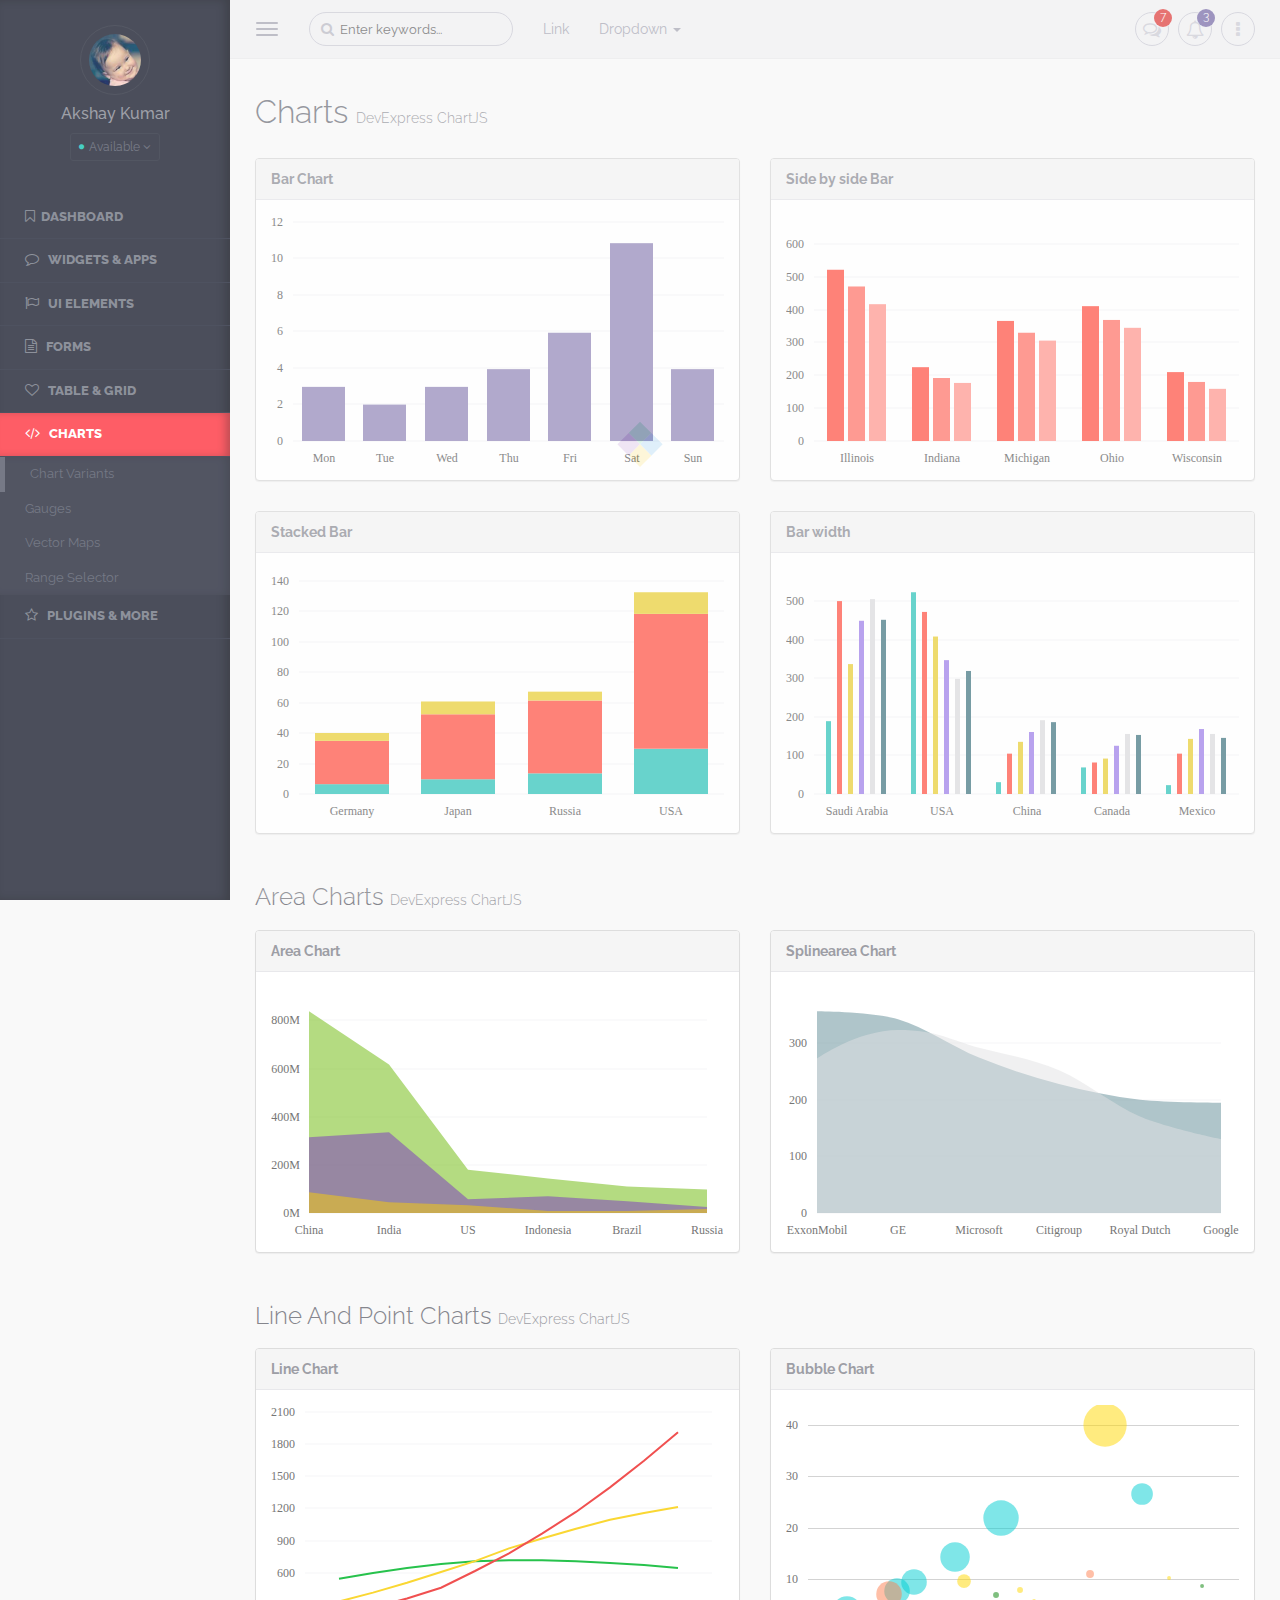
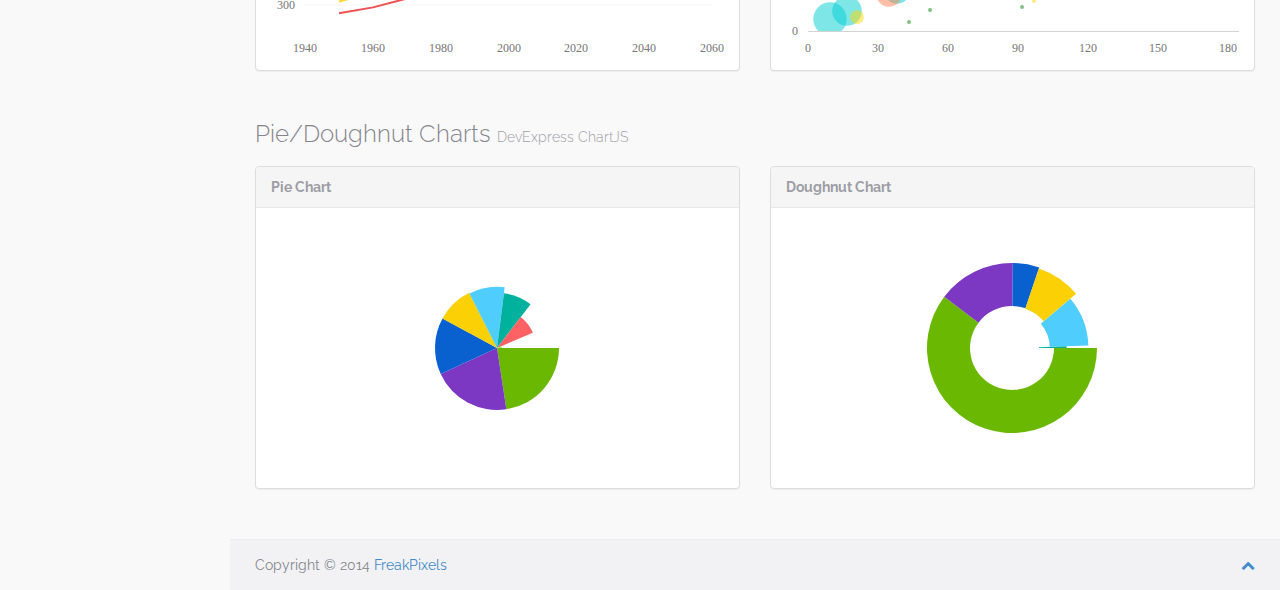
==== chart-variants.html @ 5096b5c8 "New Dashboard" ====
<!DOCTYPE html>
<html lang="en">

<head>
  
    <meta charset="utf-8">
    <meta http-equiv="X-UA-Compatible" content="IE=edge">
    <meta name="viewport" content="width=device-width, initial-scale=1">

	<title>Brio Web App - Bootstrap Admin Template + AngularJS</title>

	<meta name="description" content="">
	<meta name="author" content="Akshay Kumar">

	<!-- Bootstrap core CSS -->
	<link rel="stylesheet" href="assets/css/bootstrap/bootstrap.css" /> 
    
    <!-- Fonts  -->
    <link href='http://fonts.googleapis.com/css?family=Raleway:400,500,600,700,300' rel='stylesheet' type='text/css'>
    
    <!-- Base Styling  -->
    <link rel="stylesheet" href="assets/css/app/app.v1.css" />

	<!-- HTML5 Shim and Respond.js IE8 support of HTML5 elements and media queries -->
    <!-- WARNING: Respond.js doesn't work if you view the page via file:// -->
    <!--[if lt IE 9]>
      <script src="https://oss.maxcdn.com/libs/html5shiv/3.7.0/html5shiv.js"></script>
      <script src="https://oss.maxcdn.com/libs/respond.js/1.4.2/respond.min.js"></script>
    <![endif]-->

</head>
<body>

	<!-- Preloader -->
    <div class="loading-container">
      <div class="loading">
        <div class="l1">
          <div></div>
        </div>
        <div class="l2">
          <div></div>
        </div>
        <div class="l3">
          <div></div>
        </div>
        <div class="l4">
          <div></div>
        </div>
      </div>
    </div>
    <!-- Preloader -->	
    
	<aside class="left-panel">
    		
            <div class="user text-center">
                  <img src="assets/images/avtar/user.png" class="img-circle" alt="...">
                  <h4 class="user-name">Akshay Kumar</h4>
                  
                  <div class="dropdown user-login">
                  <button class="btn btn-xs dropdown-toggle btn-rounded" type="button" data-toggle="dropdown" aria-expanded="true">
                    <i class="fa fa-circle status-icon available"></i> Available <i class="fa fa-angle-down"></i>
                  </button>
                  <ul class="dropdown-menu" role="menu" aria-labelledby="dropdownMenu1">
                    <li role="presentation"><a role="menuitem" href="#"><i class="fa fa-circle status-icon busy"></i> Busy</a></li>
                    <li role="presentation"><a role="menuitem" href="#"><i class="fa fa-circle status-icon invisibled"></i> Invisible</a></li>
                    <li role="presentation"><a role="menuitem" href="#"><i class="fa fa-circle status-icon signout"></i> Sign out</a></li>
                  </ul>
                  </div>	 
            </div>
            
            
            
            <nav class="navigation">
            	<ul class="list-unstyled">
                	<li><a href="index.html"><i class="fa fa-bookmark-o"></i><span class="nav-label">Dashboard</span></a></li>
                    <li class="has-submenu"><a href="#"><i class="fa fa-comment-o"></i> <span class="nav-label">Widgets &amp; Apps</span></a>
                    	<ul class="list-unstyled">
                        	<li><a href="email.html">Email</a></li>
                            <li><a href="timeline.html">Timeline</a></li>
                            <li><a href="calendar.html">Calendar</a></li>
                            <li><a href="notes.html">Notes</a></li>
                            <li><a href="file-browser.html">File Browser</a></li>
                        </ul>
                    </li>
                    <li class="has-submenu"><a href="#"><i class="fa fa-flag-o"></i> <span class="nav-label">UI Elements</span></a>
                    	<ul class="list-unstyled">
                        	<li><a href="uielements-general.html">General Elements</a></li>
                            <li><a href="buttons.html">Buttons</a></li>
                            <li><a href="icons.html">Icons</a></li>
                            <li><a href="typography.html">Typography</a></li>
                            <li><a href="grid.html">Grid</a></li>
                            <li><a href="panels.html">Panels</a></li>
                        </ul>
                    </li>
                    <li class="has-submenu"><a href="#"><i class="fa fa-file-text-o"></i> <span class="nav-label">Forms</span></a>
                    	<ul class="list-unstyled">
                        	<li><a href="forms-element.html">General Elements</a></li>
                            <li><a href="forms-validation.html">Form Validation</a></li>
                            <li><a href="wysihtml.html">Wysihtml</a></li>
                            <li><a href="file-upload.html">File Upload</a></li>
                            <li><a href="image-crop.html">Image Crop</a></li>
                        </ul>
                    </li>
                    <li class="has-submenu"><a href="#"><i class="fa fa-heart-o"></i> <span class="nav-label">Table &amp; Grid</span></a>
                    	<ul class="list-unstyled">
                        	<li><a href="basic-tables.html">Basic Tables</a></li>
                            <li><a href="data-tables.html">Data Table</a></li>
                        </ul>
                    </li>
                    <li class="has-submenu active"><a href="#"><i class="fa fa-code"></i> <span class="nav-label">Charts</span></a>
                    	<ul class="list-unstyled">
                        	<li class="active"><a href="chart-variants.html">Chart Variants</a></li>
                            <li><a href="gauges.html">Gauges</a></li>
                            <li><a href="vector-maps.html">Vector Maps</a></li>
                            <li><a href="range-selector.html">Range Selector</a></li>
                        </ul>
                    </li>
                    <li class="has-submenu"><a href="#"><i class="fa fa-star-o"></i> <span class="nav-label">Plugins &amp; More</span></a>
                    	<ul class="list-unstyled">
                        	<li><a href="404.html">404 Page</a></li>
                        	<li><a href="invoice.html">Invoice</a></li>
                            <li><a href="elfinder.html">File Manager</a></li>
                            <li><a href="google-maps.html">Google Maps</a></li>
                            <li><a href="signin.html">Signin</a></li>
                            <li><a href="signup.html">Signup</a></li>
                            <li><a href="search.html">Search</a></li>
                            <li><a href="full-screen.html">Full Screen</a></li>
                            <li><a href="blank.html">Blank Page</a></li>
                            
                        </ul>
                    </li>
                </ul>
            </nav>
            
    </aside>
    
    <section class="content">
    	
        <header class="top-head container-fluid">
            <button type="button" class="navbar-toggle pull-left">
                <span class="sr-only">Toggle navigation</span>
                <span class="icon-bar"></span>
                <span class="icon-bar"></span>
                <span class="icon-bar"></span>
            </button>
            
            <form role="search" class="navbar-left app-search pull-left hidden-xs">
              <input type="text" placeholder="Enter keywords..." class="form-control form-control-circle">
         	</form>
            
            <nav class=" navbar-default hidden-xs" role="navigation">
                <ul class="nav navbar-nav">
                <li><a href="#">Link</a></li>
                <li class="dropdown">
                  <a data-toggle="dropdown" class="dropdown-toggle" href="#">Dropdown <span class="caret"></span></a>
                  <ul role="menu" class="dropdown-menu">
                    <li><a href="#">Action</a></li>
                    <li><a href="#">Another action</a></li>
                    <li><a href="#">Something else here</a></li>
                    <li class="divider"></li>
                    <li><a href="#">Separated link</a></li>
                    <li class="divider"></li>
                    <li><a href="#">One more separated link</a></li>
                  </ul>
                </li>
              </ul>
            </nav>
            
            <ul class="nav-toolbar">
            	<li class="dropdown"><a href="#" data-toggle="dropdown"><i class="fa fa-comments-o"></i> <span class="badge bg-warning">7</span></a>
                	<div class="dropdown-menu md arrow pull-right panel panel-default arrow-top-right messages-dropdown">
                        <div class="panel-heading">
                      	Messages
                        </div>
                        
                        <div class="list-group">
                            
                            <a href="#" class="list-group-item">
                            <div class="media">
                              <div class="user-status busy pull-left">
                              <img class="media-object img-circle pull-left" src="assets/images/avtar/user2.png" alt="user#1" width="40">
                              </div>
                              <div class="media-body">
                                <h5 class="media-heading">Lorem ipsum dolor sit consect....</h5>
                                <small class="text-muted">23 Sec ago</small>
                              </div>
                            </div>
                            </a>
                            <a href="#" class="list-group-item">
                            <div class="media">
                              <div class="user-status offline pull-left">
                              <img class="media-object img-circle pull-left" src="assets/images/avtar/user3.png" alt="user#1" width="40">
                              </div>
                              <div class="media-body">
                                <h5 class="media-heading">Nunc elementum, enim vitae</h5>
                                <small class="text-muted">23 Sec ago</small>
                              </div>
                            </div>
                            </a>
                            <a href="#" class="list-group-item">
                            <div class="media">
                              <div class="user-status invisibled pull-left">
                              <img class="media-object img-circle pull-left" src="assets/images/avtar/user4.png" alt="user#1" width="40">
                              </div>
                              <div class="media-body">
                                <h5 class="media-heading">Praesent lacinia, arcu eget</h5>
                                <small class="text-muted">23 Sec ago</small>
                              </div>
                            </div>
                            </a>
                            <a href="#" class="list-group-item">
                            <div class="media">
                              <div class="user-status online pull-left">
                              <img class="media-object img-circle pull-left" src="assets/images/avtar/user5.png" alt="user#1" width="40">
                              </div>
                              <div class="media-body">
                                <h5 class="media-heading">In mollis blandit tempor.</h5>
                                <small class="text-muted">23 Sec ago</small>
                              </div>
                            </div>
                            </a>
                            
                            <a href="#" class="btn btn-info btn-flat btn-block">View All Messages</a>

                        </div>
                        
                    </div>
                </li>
                <li class="dropdown"><a href="#" data-toggle="dropdown"><i class="fa fa-bell-o"></i><span class="badge">3</span></a>
                	<div class="dropdown-menu arrow pull-right md panel panel-default arrow-top-right notifications">
                        <div class="panel-heading">
                      	Notification
                        </div>
                        
                        <div class="list-group">
                            
                            <a href="#" class="list-group-item">
                            <p>Installing App v1.2.1<small class="pull-right text-muted">45% Done</small></p>
                            <div class="progress progress-xs no-margn progress-striped active">
                              <div class="progress-bar"  role="progressbar" aria-valuenow="45" aria-valuemin="0" aria-valuemax="100" style="width: 45%">
                                <span class="sr-only">45% Complete</span>
                              </div>
                            </div>
                            </a>
                            
                            <a href="#" class="list-group-item">
                            Fusce dapibus molestie tincidunt. Quisque facilisis libero eget justo iaculis
                            </a>
                            
                            <a href="#" class="list-group-item">
                            <p>Server Status</p>
                            <div class="progress progress-xs no-margn">
                              <div class="progress-bar progress-bar-success" style="width: 35%">
                                <span class="sr-only">35% Complete (success)</span>
                              </div>
                              <div class="progress-bar progress-bar-warning" style="width: 20%">
                                <span class="sr-only">20% Complete (warning)</span>
                              </div>
                              <div class="progress-bar progress-bar-danger" style="width: 10%">
                                <span class="sr-only">10% Complete (danger)</span>
                              </div>
                            </div>
                            </a>
                            
                            
                            
                            <a href="#" class="list-group-item">
                            <div class="media">
                              <span class="label label-danger media-object img-circle pull-left">Danger</span>
                              <div class="media-body">
                                <h5 class="media-heading">Lorem ipsum dolor sit consect..</h5>
                              </div>
                            </div>
                            </a>
                            
                            
                            <a href="#" class="list-group-item">
                            <p>Server Status</p>
                            <div class="progress progress-xs no-margn">
                              <div style="width: 60%" aria-valuemax="100" aria-valuemin="0" aria-valuenow="60" role="progressbar" class="progress-bar progress-bar-info">
                                <span class="sr-only">60% Complete (warning)</span>
                              </div>
                            </div>
    						</a>
                            

                        </div>
                        
                    </div>
                </li>
                <li class="dropdown"><a href="#" data-toggle="dropdown"><i class="fa fa-ellipsis-v"></i></a>
                	<div class="dropdown-menu lg pull-right arrow panel panel-default arrow-top-right">
                    	<div class="panel-heading">
                        	More Apps
                        </div>
                        <div class="panel-body text-center">
                        	<div class="row">
                            	<div class="col-xs-6 col-sm-4"><a href="#" class="text-green"><span class="h2"><i class="fa fa-envelope-o"></i></span><p class="text-gray no-margn">Messages</p></a></div>
                                <div class="col-xs-6 col-sm-4"><a href="#" class="text-purple"><span class="h2"><i class="fa fa-calendar-o"></i></span><p class="text-gray no-margn">Events</p></a></div>
                                
                                <div class="col-xs-12 visible-xs-block"><hr></div>
                                
                                <div class="col-xs-6 col-sm-4"><a href="#" class="text-red"><span class="h2"><i class="fa fa-comments-o"></i></span><p class="text-gray no-margn">Chatting</p></a></div>
                                
                                <div class="col-lg-12 col-md-12 col-sm-12  hidden-xs"><hr></div>
                            
                            	<div class="col-xs-6 col-sm-4"><a href="#" class="text-yellow"><span class="h2"><i class="fa fa-folder-open-o"></i></span><p class="text-gray">Folders</p></a></div>
                                
                                <div class="col-xs-12 visible-xs-block"><hr></div>
                                
                                <div class="col-xs-6 col-sm-4"><a href="#" class="text-primary"><span class="h2"><i class="fa fa-flag-o"></i></span><p class="text-gray">Task</p></a></div>
                                <div class="col-xs-6 col-sm-4"><a href="#" class="text-info"><span class="h2"><i class="fa fa-star-o"></i></span><p class="text-gray">Favorites</p></a></div>
                            </div>
                        </div>
                    </div>
                </li>
            </ul>
        </header>
        <!-- Header Ends -->
        
        
        <div class="warper container-fluid">
        	
            <div class="page-header"><h1>Charts <small>DevExpress ChartJS</small></h1></div>
            
            
            <div class="row">
            
            	<div class="col-md-6">
                	<div class="panel panel-default">
                        <div class="panel-heading">Bar Chart</div>
                        <div class="panel-body">
                        	<div id="bar-chart" style="height:250px;"></div>
                        </div>
                    </div>
                </div>
                
                <div class="col-md-6">
                	<div class="panel panel-default">
                        <div class="panel-heading">Side by side Bar</div>
                        <div class="panel-body">
                        	<div id="side-by-side-bar" style="height:250px;"></div>
                        </div>
                    </div>
                </div>
                
            
            </div>
            
            
            
            
            <div class="row">
            
            	
            
            	<div class="col-md-6">
                	<div class="panel panel-default">
                        <div class="panel-heading">Stacked Bar</div>
                        <div class="panel-body">
                        	<div id="stacked-bar" style="height:250px;"></div>
                        </div>
                    </div>
                </div>
                
                
                <div class="col-md-6">
                	<div class="panel panel-default">
                        <div class="panel-heading">Bar width</div>
                        <div class="panel-body">
                        	<div id="barwidth-bar" style="height:250px;"></div>
                        </div>
                    </div>
                </div>
                
            
            </div>
            
            
            
            
            <div class="page-header"><h3>Area Charts <small>DevExpress ChartJS</small></h3></div>
            
            
            <div class="row">

            	<div class="col-md-6">
                	<div class="panel panel-default">
                        <div class="panel-heading">Area Chart</div>
                        <div class="panel-body">
                        	<div id="area-chart" style="height:250px;"></div>
                        </div>
                    </div>
                </div>
                
                
                <div class="col-md-6">
                	<div class="panel panel-default">
                        <div class="panel-heading">Splinearea Chart</div>
                        <div class="panel-body">
                        	<div id="splinearea-chart" style="height:250px;"></div>
                        </div>
                    </div>
                </div>
                
            
            </div>
            
            
            
            
            <div class="page-header"><h3>Line And Point Charts <small>DevExpress ChartJS</small></h3></div>
            
            
            <div class="row">

            	<div class="col-md-6">
                	<div class="panel panel-default">
                        <div class="panel-heading">Line Chart</div>
                        <div class="panel-body">
                        	<div id="line-chart" style="height:250px;"></div>
                        </div>
                    </div>
                </div>
                
                
                <div class="col-md-6">
                	<div class="panel panel-default">
                        <div class="panel-heading">Bubble Chart</div>
                        <div class="panel-body">
                        	<div id="bubble-chart" style="height:250px;"></div>
                        </div>
                    </div>
                </div>
                
            
            </div>
            
            
            
            <div class="page-header"><h3>Pie/Doughnut Charts <small>DevExpress ChartJS</small></h3></div>
            
            
            <div class="row">

            	<div class="col-md-6">
                	<div class="panel panel-default">
                        <div class="panel-heading">Pie Chart</div>
                        <div class="panel-body">
                        	<div id="pie-chart" style="height:250px;"></div>
                        </div>
                    </div>
                </div>
                
                
                <div class="col-md-6">
                	<div class="panel panel-default">
                        <div class="panel-heading">Doughnut Chart</div>
                        <div class="panel-body">
                        	<div id="doughnut-chart" style="height:250px;"></div>
                        </div>
                    </div>
                </div>
                
            
            </div>
            
            
            
            
            
            
        </div>
        <!-- Warper Ends Here (working area) -->
        
        
        <footer class="container-fluid footer">
        	Copyright &copy; 2014 <a href="http://freakpixels.com/" target="_blank">FreakPixels</a>
            <a href="#" class="pull-right scrollToTop"><i class="fa fa-chevron-up"></i></a>
        </footer>
        
    
    </section>
    <!-- Content Block Ends Here (right box)-->
    
    
    
    <!-- JQuery v1.9.1 -->
	<script src="assets/js/jquery/jquery-1.9.1.min.js" type="text/javascript"></script>
    <script src="assets/js/plugins/underscore/underscore-min.js"></script>
    <!-- Bootstrap -->
    <script src="assets/js/bootstrap/bootstrap.min.js"></script>
    
    <!-- Globalize -->
    <script src="assets/js/globalize/globalize.min.js"></script>
    
    <!-- NanoScroll -->
    <script src="assets/js/plugins/nicescroll/jquery.nicescroll.min.js"></script>
    
	<!-- Chart JS -->
    <script src="assets/js/plugins/DevExpressChartJS/dx.chartjs.js"></script>
   	<!-- For Demo Charts -->
    <script src="assets/js/plugins/DevExpressChartJS/demo-charts.js"></script>
    
    
    <!-- Custom JQuery -->
	<script src="assets/js/app/custom.js" type="text/javascript"></script>
    

    
	<script>
    (function(i,s,o,g,r,a,m){i['GoogleAnalyticsObject']=r;i[r]=i[r]||function(){
    (i[r].q=i[r].q||[]).push(arguments)},i[r].l=1*new Date();a=s.createElement(o),
    m=s.getElementsByTagName(o)[0];a.async=1;a.src=g;m.parentNode.insertBefore(a,m)
    })(window,document,'script','//www.google-analytics.com/analytics.js','ga');
    
    ga('create', 'UA-56821827-1', 'auto');
    ga('send', 'pageview');
    
    </script>
</body>
</html>
---- assets/css/app/app.v1.css ----
@import url('../fontawesome/font-awesome.css'); /*Icons Fonts*/

body{
	background-color:#f9f9f9;
	color:#85868d;
	font-family: 'Raleway', sans-serif;
	position:relative;}

body, html{
	overflow-x:hidden;}

strong, b{
	font-weight:700;}


.transit{
	transition: all 0.5s;
	-moz-transition: all 0.5s; 
	-webkit-transition: all 0.5s; 
	-o-transition: all 0.5s;}


a:focus{
	outline:none;}

a:hover{
	text-decoration:none;}





/*****************************
Loader
*****************************/

.loading-container {
  position:fixed;
  background-color:#f9f9f9;
  z-index:9;
  top: 0;
  left: 0;
  height:100%;
  width:100%;
  cursor:wait;
}

.loading {
  width: 40px;
  height: 40px;
  position: absolute;
  top: 0;
  left: 0;
  bottom:0;
  right:0;
  margin:auto;
  transform: rotate(45deg);  
}

.loading div {
  width: 16px;
  height: 16px;
  position: absolute;
}

.l1 div, .l2 div, .l3 div, .l4 div {
  width: 100%;
  height: 100%;
}

.l1 div{ background-color:#2ecc71;}
.l2 div{ background-color:#9b59b6;}
.l3 div{ background-color:#3498db;}
.l4 div{ background-color:#f1c30f;}

.l1 { transform: translate(0,0); }
.l2 { transform: translate(0,16px); }
.l3 { transform: translate(16px,0px); }
.l4 { transform: translate(16px,16px); }

@keyframes rot1 {
  0%{ transform: rotate(0deg); }
  40%{ transform: rotate(0deg); }
  50%{ transform: rotate(0deg); }
  60%{ transform: rotate(90deg); }
  100%{ transform: rotate(90deg); }
}

@keyframes rot2 {
  0%{ transform: rotate(0deg); }
  40%{ transform: rotate(0deg); }
  50%{ transform: rotate(0deg); }
  60%{ transform: rotate(-90deg); }
  100%{ transform: rotate(-90deg); }
}

@keyframes rot3 {
  0%{ transform: rotate(45deg); }
  35%{ transform: rotate(45deg); }
  65%{ transform: rotate(405deg); }
  100%{ transform: rotate(405deg); }
}

@keyframes l1-rise {
  0%{ transform: translate(0px,0px); }
  30%{ transform: translate(-4px, -4px); }
  70%{ transform: translate(-4px, -4px); }
  100%{ transform: translate(0px, 0px); }
}

@keyframes l2-rise {
  0%{ transform: translate(0,16px); }
  30%{ transform: translate(-4px, 20px); }
  70%{ transform: translate(-4px, 20px); }
  100%{ transform: translate(0,16px); }
}

@keyframes l3-rise {
  0%{ transform: translate(16px, 0px); }
  30%{ transform: translate(20px, -4px); }
  70%{ transform: translate(20px, -4px); }
  100%{ transform: translate(16px, 0px); }
}

@keyframes l4-rise {
  0%{ transform: translate(16px,16px); }
  30%{ transform: translate(20px, 20px); }
  70%{ transform: translate(20px, 20px); }
  100%{ transform: translate(16px,16px); }
}



.l1 { animation: l1-rise 3s ease 0s infinite; }
.l2 { animation: l2-rise 3s ease 0s infinite; }
.l3 { animation: l3-rise 3s ease 0s infinite; }
.l4 { animation: l4-rise 3s ease 0s infinite; }

.l1 div, .l4 div { animation: rot1 3s ease 0s infinite; }
.l2 div, .l3 div { animation: rot2 3s ease 0s infinite; }






/*****************************
Left Panel (aside navigation)
*****************************/

aside.left-panel{
	background-color:#2b2f3e;
	width:230px;
	position:fixed;
	padding:25px 0px;
	box-shadow:inset -5px 0px 8px rgba(0,0,0,0.3);
	height:100%;
	top:0px;
	left:0px;}
	
aside.left-panel.collapsed{
	overflow:visible !important;
	position:absolute;
	bottom:0px;}


/*** Aside sizes ***/
	
aside.left-panel.lg{
	width:250px;}
	
aside.left-panel.lg + .content{
	margin-left:250px;}
	



/*** Aside Collapsed ***/
@media (min-width: 768px) {
aside.left-panel.collapsed{
	width:75px;
	text-align:center;}
	
aside.left-panel.collapsed + .content{
	margin-left:75px;}

aside.left-panel.collapsed .user .user-login,
aside.left-panel.collapsed span.nav-label{
	display:none;}
	

aside.left-panel.collapsed .navigation > ul > li > a{
	padding:20px;}


	
aside.left-panel.collapsed i.fa{
	font-size:22px;}
	
aside.left-panel.collapsed .navigation > ul > li.has-submenu:after{
	display:none;}
}


/*****************************
User
*****************************/

.user{
	margin-bottom:35px;}
	
.user h4.user-name{
	color:#8e909a;
	font-size:16px;}
	
.user img{
	border:1px solid #383c4a;
	padding:8px;
	width:70px;}	

.user .user-login{
	display:inline-block;}

.user .user-login .btn{
	border:1px solid #343847;
	background-color:transparent;
	color:#616574;
	padding:4px 8px;}
	
.user-login .dropdown-menu{
	border:1px solid #343847;
	color:#616574;
	background-color:#2B2F3E;
	width:100%;
	margin-top:-1px;
	min-width:100%;
	border-radius:0px 0px 4px 4px;
	border-top:0px;}	
	
.user-login .dropdown-menu li a{
	font-size:12px;
	color:#616574;
	padding:4px 8px;}
	
.user-login .dropdown-menu li a:hover,
.user-login .dropdown-menu li a:focus{
	background-color:#616574;
	color:#fff;}
	
.user .user-login .status-icon{
	font-size:6px;
	line-height:0px;
	margin-right:2px;
	position:relative;
	bottom:2px;}
	
.user .user-login .status-icon.available{
	color:#27c7bc;}

.user .user-login .status-icon.busy{
	color:#EC971F;}
	
.user .user-login .status-icon.invisibled{
	color:#4a4e5d;}
	
.user .user-login .status-icon.signout{
	color:#FF404B;}




/*****************************
Navigation
*****************************/

.navigation{
	margin:20px 0px;}
	
.navigation > ul > li{
	position:relative;}
	

.navigation > ul > li.has-submenu:after{
	content:"\f105";
	font-family: 'FontAwesome';
	display:inline-block;
	position:absolute;
	color:#7a7e8a;
	right:15px;
	transition: all 0.4s;
	-moz-transition: all 0.4s; 
	-webkit-transition: all 0.4s; 
	-o-transition: all 0.4s;
	top:10px;
	visibility:hidden;}
	
.navigation > ul > li.active.has-submenu:after,
.navigation > ul > li.has-submenu:hover:after{
	color:#fff;}
	


.navigation > ul > li > a{
	display:block;
	padding:12px 25px;
	color:#7a7e8a;
	text-transform:uppercase;
	font-size:13px;
	text-decoration:none;
	font-weight:800;
	border-bottom:1px solid #2f3444;
	transition: all 0.4s;
	-moz-transition: all 0.4s; 
	-webkit-transition: all 0.4s; 
	-o-transition: all 0.4s;}
	
.navigation > ul:hover > li.active > a{
	background-color:transparent;
	box-shadow:none;
	color:#7a7e8a;}
	
.navigation > ul > li:hover > a,
.navigation > ul > li.active:hover > a,
.navigation > ul > li.active > a{
	color:#fff;
	background-color: #ff404b;
	-webkit-box-shadow: inset -6px 0 8px -2px rgba(0,0,0,0.3);
            box-shadow: inset -6px 0 8px -2px rgba(0,0,0,0.3);}
	
.navigation ul li a i{
	margin-right:6px;
	font-size:14px;}



/*** Sub Menu ***/
.navigation ul li ul{
	display:none;
	background-color:#333747;
	-webkit-box-shadow: inset -6px 0 8px -2px rgba(0,0,0,0.2);
            box-shadow: inset -6px 0 8px -2px rgba(0,0,0,0.2);}

		
aside:not(.collapsed) .navigation ul li.active ul{
	display:block;}
	
.navigation ul li ul li a{
	padding:8px 25px;
	color:#5e6271;
	text-decoration:none;
	white-space:nowrap;
	transition: all 0.2s;
	-moz-transition: all 0.2s; 
	-webkit-transition: all 0.2s; 
	-o-transition: all 0.2s;
	font-size:13px;
	border-left:0px solid #5e6271;
	text-align:left;
	display:block;}
	
.navigation ul li ul li a:hover,
.navigation ul li ul li.active a{
	border-left:5px solid #5e6271;
	color:#5e6271;}




/*** Aside Collapsed Sub Menu ***/
@media (min-width: 768px) {
aside.left-panel.collapsed .navigation ul li ul{
	position:absolute;
	z-index:3;
	left:100%;
	top:0px;
	background-color:#F2F2F4;
	box-shadow:none;
	padding:10px 0px;
	min-width:200px;
	border:1px solid #dddddd;}
	
aside.left-panel.collapsed .navigation ul li ul:before{
	display:block;
	content:"";
	height:20px;
	width:20px;
	border-color: transparent #F2F2F4 transparent transparent;
	border-width:10px;
	border-style:solid;
	position:absolute;
	cursor:pointer;
	right:100%;
	top:22px;}

aside.left-panel.collapsed .navigation > ul > li:hover > ul{
	display:block !important;}
	

aside.left-panel.collapsed .navigation ul li ul li a{
	border:0px;
	color:#8f8f9f;
	border-bottom:1px dashed #ECECEE;}
}
	


/*****************************
Top Header
*****************************/
	
header{
	background-color:#f2f2f4;
	border-bottom:1px solid #ececee;
	padding-top:4px;
	padding-bottom:4px;}
	
	

.navbar-toggle{
	margin:8px 20px 8px 0px;
	display:block;
	padding-left:0px;}
	
.navbar-toggle .icon-bar{
	background-color:#b3b3be;}



.app-search{
	position:relative;
	margin-top:8px;
	margin-bottom:8px;
	margin-right:15px;}
	

.app-search .form-control,
.app-search .form-control:focus{
	border:1px solid #d3d3db;
	font-size:13px;
	color:#c4c4cd;
	padding-left:30px;
	background:none;
	box-shadow:none;}
	

	
.app-search:before{
	content:"\f002";
	position:absolute;
	left:12px;
	font-family: FontAwesome;
	cursor:pointer;
	top:7px;
	color:#c4c4cd;
	display:inline-block;}
	
.app-search .form-control::-moz-placeholder {
	color:#c4c4cd;}



/*** Nav Toolbar (right)***/

header .navbar-default .navbar-nav > li > a{
	color:#b3b3be;}


/*** Nav Toolbar (right)***/

.nav-toolbar{
	margin:8px 0px;
	float:right;}
	
.nav-toolbar > li{
	padding:0px;
	display:inline-block;
	margin-left:5px;
	position:relative;
	list-style:none;}
	
.nav-toolbar li span.badge{
	position:absolute;
	top:-3px;
	right:-3px;
	background-color:#8d82b5;
	font-weight:300;
	cursor:pointer;
	height:18px;
	width:18px;
	padding:1px;}

.nav-toolbar li span.badge.bg-info{
	background-color:#8d82b5;}
	
.nav-toolbar li span.badge.bg-warning{
	background-color:#E35B5A;}
	

.nav-toolbar > li > a{
	color:#d3d3db;
	font-size:18px;
	border:1px solid #d3d3db;
	border-radius:50px;
	height:34px;
	width:34px;
	text-align:center;
	display:block;
	padding:4px;}
	
.nav-toolbar > li > a:hover{
	color:#C1C1C9;
	border:1px solid #C1C1C9;}	
	
	
.nav-toolbar .dropdown-menu.panel{
	padding-top:0px;
	padding-bottom:0px;
	box-shadow: 0 6px 12px rgba(0, 0, 0, 0.176);}



/*****************************
Content Area (right)
*****************************/

.content{
	margin-left:230px;}
	
.content > .container-fluid{
	padding-left:25px;
	padding-right:25px;}


.warper{
	padding-top:20px;
	padding-bottom:20px;
	min-height:550px;}






/*** Page Header / Page Title ***/

.page-header{
	margin:0px;
	border:0px;}

.page-header h1{
	color:#84868e;
	font-weight:300;
	font-size:32px;
	margin-top:15px;
	margin-bottom:20px;}
	
.page-header *{
	font-weight:300;}
	
	
.page-header * small{
	font-size:14px;
	color:#9D9EA5;}






/*****************************
Custom Margins & Paddings
*****************************/

.no-margn{
	margin:0px;}


.margn-t-xs{
	margin-top:5px;}
	
.margn-t-sm{
	margin-top:10px;}






	
.no-padd{
	padding:0px;}

	
.padd-xs{
	padding:5px;}
	
.padd-sm{
	padding:10px;}
	
.padd-md{
	padding:15px;}
	
.padd-lg{
	padding:20px;}
	
	
.padd-t-xs{
	padding-top:5px;}
	
.padd-t-sm{
	padding-top:10px;}
	
.padd-t-md{
	padding-top:15px;}
	
.padd-t-lg{
	padding-top:20px;}









/*****************************
Styled Radio/Checkbox
*****************************/

.cr-styled{
	display:inline-block;
	margin:0px 2px;}
	
.cr-styled i{
	display:inline-block;
	height:20px;
	width:20px;
	cursor:pointer;
	vertical-align:middle;
	border:2px solid #CCC;
	border-radius:3px;
	text-align:center;
	padding-top:1px;
	font-family: 'FontAwesome';}
	
.cr-styled input{
	visibility:hidden;
	display:none;}
	


/* Checkbox */
.cr-styled input[type=checkbox]:checked + i:before{
	content: "\f00c";}


/* Radio */
.cr-styled input[type=radio] + i{
	border-radius:20px;}	
.cr-styled input[type=radio]:checked + i:before{
	content: "\f111";}




/*** cr-styled Theaming/Colorss ***/

.cr-styled input:checked + i{
	border-color:#a49bc4;
	color:#a49bc4;}






	










/*****************************
 Pages / Widgets / Elements 
*****************************/


/****Dashboard Stats****/

.dashboard-stats.panel{
	position:relative;
	cursor:pointer;
	padding:10px 10px 10px 106px;}
	
.dashboard-stats i.fa.stats-icon{
	width:80px;
	padding:20px;
	font-size:40px;
	position:absolute;
	margin-left:10px;
	left:0px;
	top:10px;
	text-align:center;
	z-index:1;
	color:#fff;
	height:80px;}
	
	
.dashboard-stats.rounded i.fa.stats-icon,
.dashboard-stats.rounded.panel{
	border-radius:50px;}
	

.dashboard-stats .sparkline{
	position:absolute;
	left:30px;
	top:20px;
	opacity:0;}
	
.dashboard-stats h3{
	margin-top:14px;}

.dashboard-stats small{
	font-size:14px;
	margin-left:6px;
	opacity:0.8;}	
	
.dashboard-stats:hover i.fa.stats-icon{
	/*right:10px;*/
	left:100%;
	margin-left:-90px;}
	
	
.dashboard-stats:hover h3,
.dashboard-stats:hover p{
	opacity:0;}
	
.dashboard-stats:hover .sparkline,
.dashboard-stats:hover i.fa.stats-icon{
	opacity:1;}
	






/****Messages-Chating****/

.messages{
	max-height:520px;
	overflow:auto;}

.messages .media{
	padding-top:18px;
	padding-bottom:18px;
	margin:0px;
	border-top:1px dashed #eaeef1;}
	
.messages .media:first-child{
	border:0px;}

.messages .media .media-body .media{
	margin-top:18px;
	padding-bottom:0px;}


/*user status icon*/
.user-status{
	position:relative;
	display:inline-block;}
	
.user-status:before,
.user-status:before{
	content:"";
	display:inline-block;
	height:12px;
	width:12px;
	border-radius:100%;
	background-color:#666;
	position:absolute;
	top:0px;
	right:0px;
	border:2px solid #fff;}


/*user status icon color*/	
.user-status.online:before{
	background-color:#70ba63;}

.user-status.busy:before{
	background-color:#01a0e6;}
	
.user-status.invisibled:before{
	background-color:#f2b635;}
	
.user-status.offline:before{
	background-color:#f25648;}



.messages .media > .pull-left{
	margin-right:15px;}
.messages .media > .pull-right{
	margin-left:15px;}
	
.messages .media > .pull-right + .media-body{
	text-align:right;}	
	

.messages .media img.media-object{
	width:54px;
	border-radius:100%;}

.messages .media .media-body{
	font-size:13px;}





/****ToDo List****/
.todo-list li{
	border:0px;
	margin:0px;
	border-radius:0px;
	border-bottom:1px dashed #e0e0e0;}





/****Activities List****/


.activities-list{
	max-height:560px;
	overflow:auto;}

.activities-list > li{
	position:relative;
	padding:10px 95px 10px 40px;}

.activities-list > li:before{
	content:"";
	position:absolute;
	left:15px;
	top:0px;
	height:100%;
	border-left:1px solid #ccc;}
	
.activities-list > li:after{
	content:"";
	position:absolute;
	left:10px;
	top:10px;
	height:12px;
	width:12px;
	border-radius:20px;
	border:1px solid #ccc;
	background-color:#fff;}


.activities-list > li span.time{
	font-size:12px;
	color:#ccc;}


.activities-list li .activity-actions{
	position:absolute;
	right:0px;
	top:25px;}


.activities-list > li.info-activity:before,
.activities-list > li.info-activity:after{
	border-color:#4fcdfc;}

.activities-list > li.warning-activity:before,
.activities-list > li.warning-activity:after{
	border-color:#fcd036;}
	
.activities-list > li.danger-activity:before,
.activities-list > li.danger-activity:after{
	border-color:#ff6264;}
	
.activities-list > li.success-activity:before,
.activities-list li.success-activity:after{
	border-color:#68b828;}
	
.activities-list > li.primary-activity:before,
.activities-list > li.primary-activity:after{
	border-color:#7c38bc;}
	
.activities-list > li.info-activity:before,
.activities-list > li.info-activity:after{
	border-color:#4fcdfc;}






/*****************************
Footer
*****************************/

.footer {
    background-color: #f2f2f4;
    border-top: 1px solid #ececee;
    padding-bottom: 15px;
    padding-top: 15px;
}






/***********************************************
================================================
 Custom Bootstrap / Overwriting
================================================
************************************************/



/*****************************
 Grid
*****************************/

.row.no-gutter {
	margin-left: 0;
	margin-right: 0;}

.row.no-gutter [class*="col-"]:not(:first-child),
.row.no-gutter [class*="col-"]:not(:last-child) {
    padding-left: 0;
    padding-right: 0;
}




/*****************************
 Color >> Backgrounds + Text 
*****************************/

.bg-white{
	background-color:#fff;}
.text-white{
	color:#fff;}


.bg-pink{
	background-color:#eaa1bd;}
.text-pink{
	color:#eaa1bd;}
	

.bg-yellow{
	background-color:#f9dc85;}
.text-yellow{
	color:#f9dc85;}
	

.bg-gray{
	background-color:#b2b2b2;}
.text-gray{
	color:#b2b2b2;}
	
	
.bg-lightgray{
	background-color:#fbfbfd;}
.text-lightgray{
	color:#fbfbfd;}


.bg-red{
	background-color:#F16364;}
.text-red{
	color:#F16364;}
	

.bg-blue{
	background-color:#00a0e6;}
.text-blue{
	color:#00a0e6;}
	
.bg-green{
	background-color:#67BF74;}
.text-green{
	color:#67BF74;}
	
	
.bg-purple{
	background-color:#8d82b5;}
.text-purple{
	color:#8d82b5;}		
	
	
.bg-yellow{
	background-color:#F9A43E;}
.text-yellow{
	color:#F9A43E;}
	

.bg-orange{
	background-color:#F58559;}
.text-orange{
	color:#F58559;}			


.bg-test{
	background-color:#79B9D9;}
.text-test{
	color:#79B9D9;}


.bg-warning{
	background-color:#FEB252;}
.text-warning{
	color:#FEB252;}
	
.bg-danger{
	background-color:#E9573F;}
.text-danger{
	color:#E9573F;}
	
.bg-success{
	background-color:#70BA63;}
.text-success{
	color:#70BA63;}
	
.bg-info{
	background-color:#4DC5F9;}
.text-info{
	color:#4DC5F9;}	













/*****************************
 Form Elements
*****************************/

/*** Custom Colors Btn ***/
.btn-purple{
	background-color:#8d82b5;
	border-color:#6b5f98;
	color:#fff;}
	
.btn-purple:hover,
.btn-purple:focus,
.btn-purple:active,
.btn-purple.active,
.open .dropdown-toggle.btn-purple{
	background-color:#6b5f98;
	color:#fff;}
	

	
.btn-green{
	background-color:#70ba63;
	border-color:#579e4b;
	color:#fff;}
	
.btn-green:hover,
.btn-green:focus,
.btn-green:active,
.btn-green.active,
.open .dropdown-toggle.btn-purple{
	background-color:#579e4b;
	color:#fff;}
	
	









/*** Btn Shapes ***/
.btn-circle,
.form-control-circle,
.btn-group .btn-circle:first-child:not(:last-child):not(.dropdown-toggle){
	border-radius:50px;}

.btn-flat,
.form-control-flat{
	border-radius:0px;}




/*****************************
Form Elements
*****************************/

.has-feedback div[class*=col-] .form-control-feedback{
	right:15px;
	line-height:34px;}





/*****************************
Panel Styling
*****************************/

.panel{
	margin-bottom:30px;}

.panel-heading{
	font-weight:700;}
.panel-heading small,
.panel-heading span,
.panel-heading.un-bold{
	font-weight:400;}


/*** default ***/	
.panel-default > .panel-heading,
.panel-default > .panel-footer{
	border-color: #e8e8eb;
	box-shadow:none;}		

.panel-default > .panel-heading,
.btn-default{
	color:#9D9EA5;}
	
	
/*** primary ***/
.panel-primary{
	border-color:#8d82b5;}
	
.panel-primary > .panel-heading,
.panel-primary > .panel-footer{
	border-color: #8d82b5;
	background-color:#8d82b5;
	box-shadow:none;}
	
	
/*** success ***/
.panel-success{
	border-color:#70ba63;}
	
.panel-success > .panel-heading,
.panel-success > .panel-footer{
	border-color: #70ba63;
	background-color:#70ba63;
	color:#fff;
	box-shadow:none;}
	

/*** info ***/
.panel-info{
	border-color:#4cbceb;}
	
.panel-info > .panel-heading,
.panel-info > .panel-footer{
	border-color: #4cbceb;
	background-color:#4cbceb;
	color:#fff;
	box-shadow:none;}
	
	
/*** warning ***/
.panel-warning{
	border-color:#feb252;}
	
.panel-warning > .panel-heading,
.panel-warning > .panel-footer{
	border-color: #feb252;
	background-color:#feb252;
	color:#fff;
	box-shadow:none;}
	
	
/*** danger ***/
.panel-danger{
	border-color:#e35b5a;}
	
.panel-danger > .panel-heading,
.panel-danger > .panel-footer{
	border-color: #e35b5a;
	background-color:#e35b5a;
	color:#fff;
	box-shadow:none;}
	
	
		


	
/*** Clean Panel Heading ***/
.panel-heading.clean,
.panel-footer.clean{
	background:none;
	border:none;}





/*****************************
 Dropdown
*****************************/

.dropdown-menu{}


.dropdown-menu > li > a{
	color:#84868e;}

/*** Dropdown Menu Sizes ***/

.dropdown-menu.md{
	min-width:300px}
	

.dropdown-menu.lg{
	min-width:400px;}

	


.dropdown-menu.arrow:after,
.dropdown-menu.arrow:before{
	content:"";
	display:block;
	position:absolute;
	height:11px;
	width:11px;
	border-color:inherit;
	border-style:solid;
	border-width:11px;
	border-top-color:transparent;
	border-left-color:transparent;
	border-right-color:transparent;
	border-bottom-color:transparent;
	position:absolute;
	bottom:100%;
	left:6px;}

	
.dropdown-menu.arrow.arrow-top-right,
.dropdown-menu.arrow.arrow-top-left{
	top:calc(100% + 15px);}



/**Top Right Arrow**/
.dropdown-menu.arrow.arrow-top-right:after,
.dropdown-menu.arrow.arrow-top-right:before{
	border-bottom-color:inherit;
	right:6px;
	left:auto;}
	
.dropdown-menu.arrow.arrow-top-right:before{
	right:5px;
	left:auto;}

.dropdown-menu.arrow.arrow-top-right:after{
	border-bottom-color:#fff;}




/**Top Left Arrow**/
.dropdown-menu.arrow.arrow-top-left:after,
.dropdown-menu.arrow.arrow-top-left:before{
	border-bottom-color:inherit;
	left:6px;
	left:auto;}
	
.dropdown-menu.arrow.arrow-top-left:before{
	left:5px;}




.dropdown-menu.arrow:after{
	height:10px;
	width:10px;
	border-width:10px;}

.dropdown-menu.arrow.panel-default:after{
	border-bottom-color:#F5F5F5;}






/*****************************
Progress Bars
*****************************/

.progress.progress-xxs{
	height:4px;}

.progress.progress-xs{
	height:8px;}

.progress.progress-sm{
	height:12px;}
	
.progress.progress-lg{
	height:24px;}






/*****************************
Horizaontal Row
*****************************/

hr.sm{
	margin-top:15px;
	margin-bottom:15px;}

hr.xs{
	margin-top:10px;
	margin-bottom:10px;}
	

hr.dotted{
	border-style:dashed;}

hr.clean{
	border:0px;}


/*****************************
Tabs with panel
*****************************/

.panel.tab-pane.tabs-up{
	border-top:0px;
	border-top-left-radius:0px;
	border-top-right-radius:0px;}








/****************************************
=========================================
Responsive Stying
=========================================
*****************************************/

@media (max-width: 768px) {
	
	
	
	aside.left-panel.collapsed{
	width:250px;
	left:0px;
	overflow:hidden !important;}
	
	aside.left-panel.collapsed + .content{
	margin-left:0px;
	transform:translate3d(250px, 0px, 0px);
	-ms-transform:translate3d(250px, 0px, 0px); 
	-webkit-transform:translate3d(250px, 0px, 0px); 
	-moz-transition: translate3d(250px, 0px, 0px);
	-o-transition: translate3d(250px, 0px, 0px)}
	

	
	aside.left-panel{
		left:100%;}
	
	section.content{
		margin-left:0px;}
		
	.content > .container-fluid{
		padding-left:15px;
		padding-right:15px;}
		
	.page-header h1{
		margin-top:0px;}
	
}





@media (max-width: 450px) {
	.dropdown-menu{
		min-width:280px !important;}
		
	.messages-dropdown{
		right:-80px !important;}
		
	.messages-dropdown.arrow.arrow-top-right:after{
		right:85px;}
	.messages-dropdown.arrow.arrow-top-right:before{
		right:84px;}	
		
	.notifications{
		right:-40px !important;}
		
	.notifications.arrow.arrow-top-right:after{
		right:45px;}
	.notifications.arrow.arrow-top-right:before{
		right:44px;}
	
}





/****************************************
=========================================
Just For Demo / Showcase
=========================================
*****************************************/

.showcase-btn li, .showcase-btn{
	margin-bottom:10px;}
	
.showcase-switch-button{
	margin-right:15px;}
	
.showcase-pagination{
	margin-top:10px;
	margin-bottom:10px;}




	
.showcase-icons div{
	line-height:40px;
	cursor:pointer;
	height:40px;}
	
.showcase-icons i{
	
	transition: font-size 0.2s ease 0s;
	text-align:center;
	width:40px;}
	
.showcase-icons > div:hover i{
	font-size:26px;}
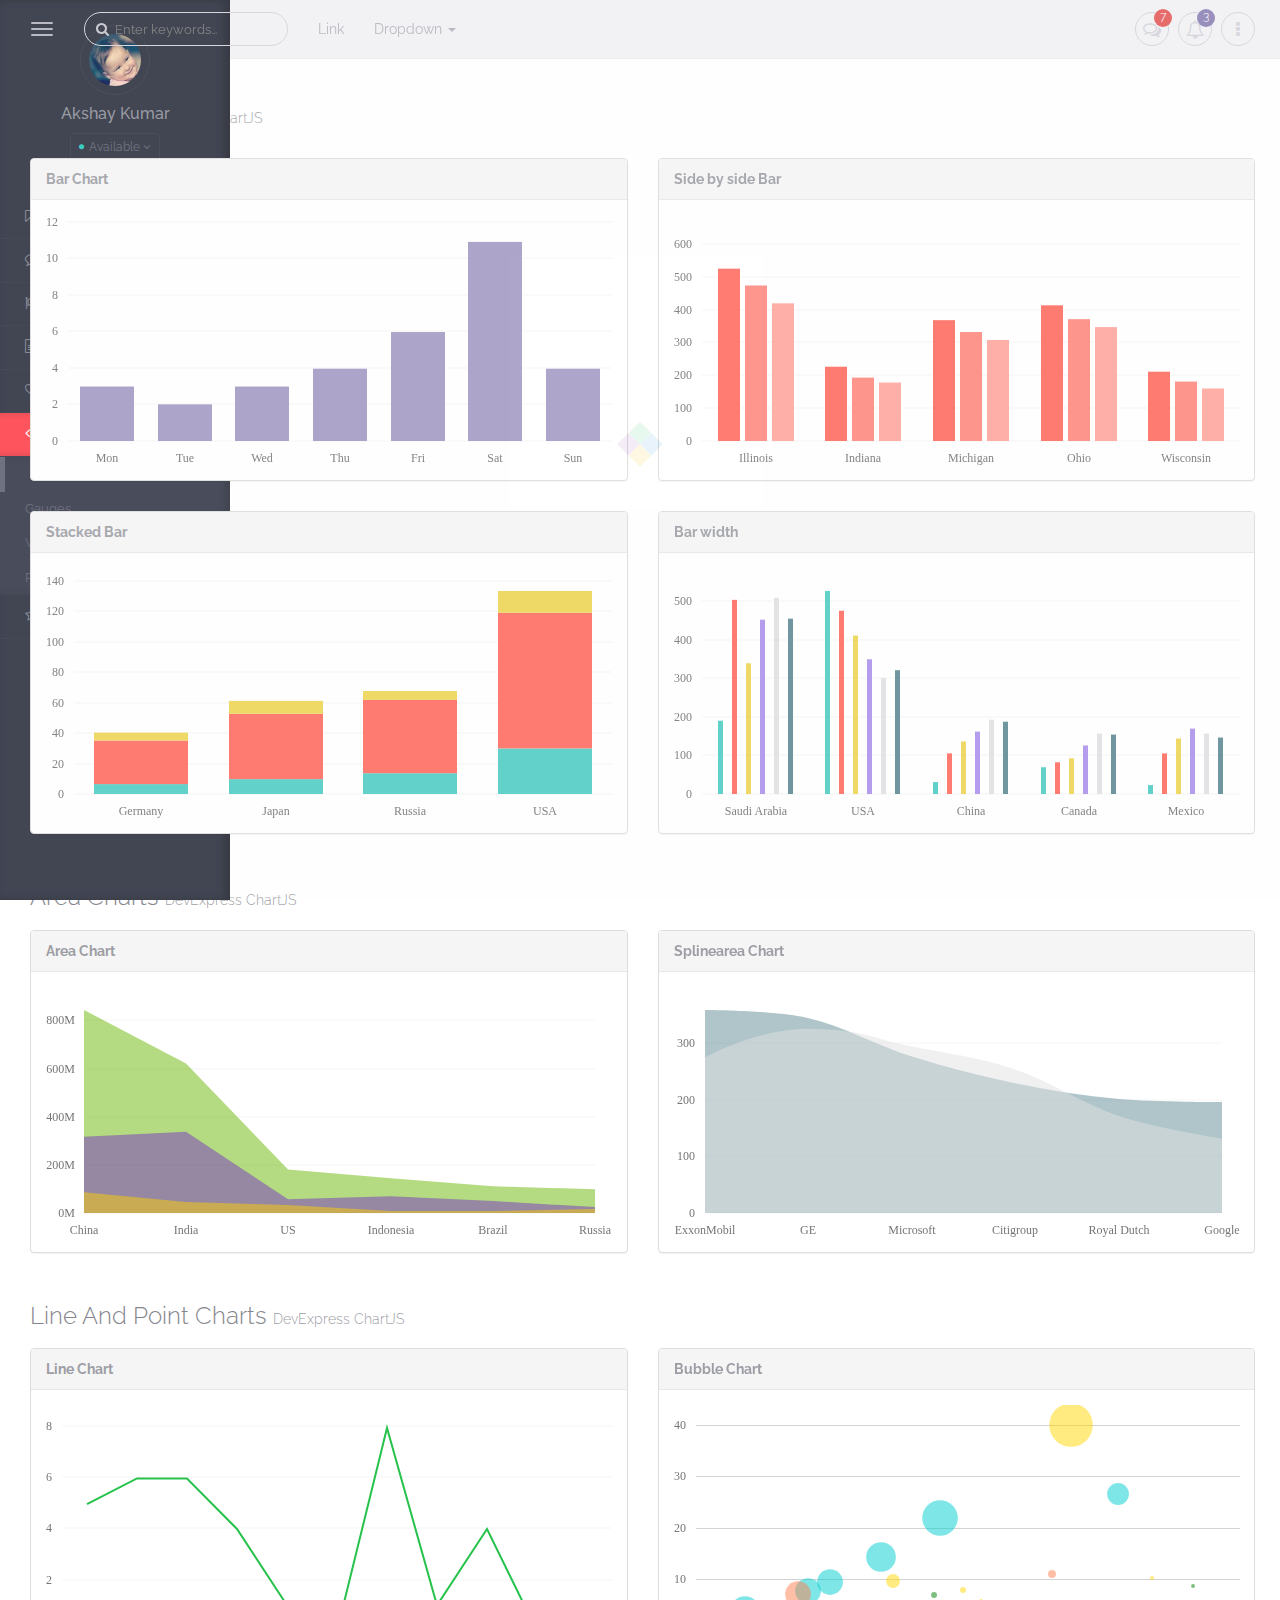
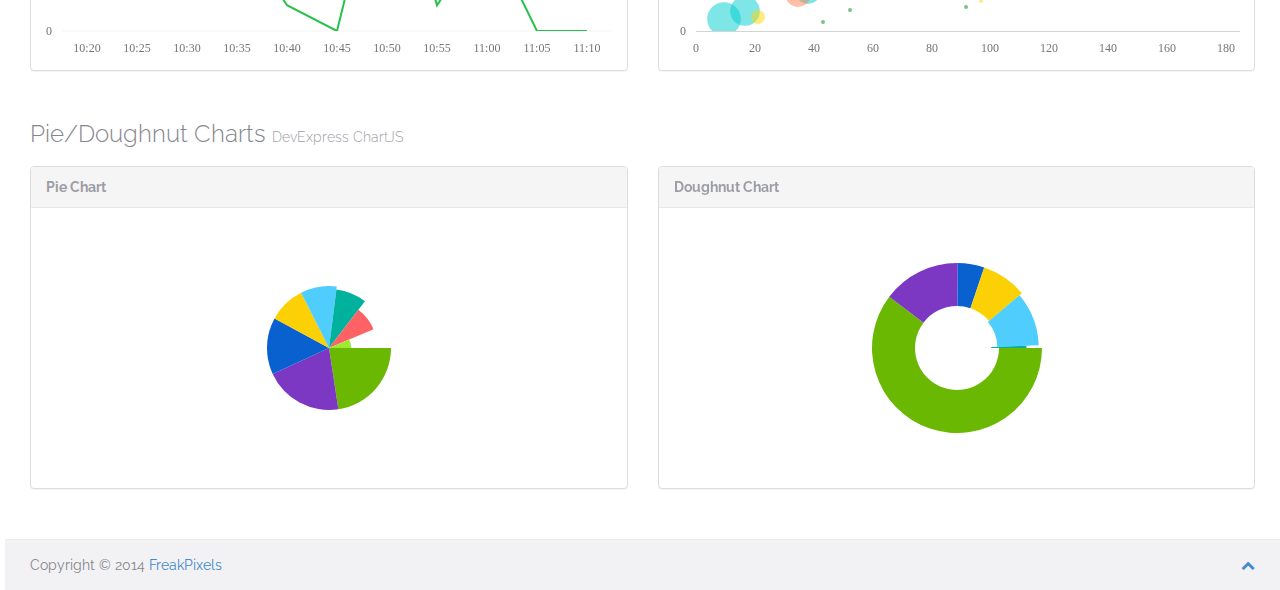
==== commit ae207815: "Charts daashbpard" ====
--- a/chart-variants.html
+++ b/chart-variants.html
@@ -2,140 +2,122 @@
 <html lang="en">
 
 <head>
-  
     <meta charset="utf-8">
     <meta http-equiv="X-UA-Compatible" content="IE=edge">
     <meta name="viewport" content="width=device-width, initial-scale=1">
-
-	<title>Brio Web App - Bootstrap Admin Template + AngularJS</title>
-
-	<meta name="description" content="">
-	<meta name="author" content="Akshay Kumar">
-
-	<!-- Bootstrap core CSS -->
-	<link rel="stylesheet" href="assets/css/bootstrap/bootstrap.css" /> 
-    
+    <title>Brio Web App - Bootstrap Admin Template + AngularJS</title>
+    <meta name="description" content="">
+    <meta name="author" content="Akshay Kumar">
+    <!-- Bootstrap core CSS -->
+    <link rel="stylesheet" href="assets/css/bootstrap/bootstrap.css" />
     <!-- Fonts  -->
     <link href='http://fonts.googleapis.com/css?family=Raleway:400,500,600,700,300' rel='stylesheet' type='text/css'>
-    
     <!-- Base Styling  -->
     <link rel="stylesheet" href="assets/css/app/app.v1.css" />
-
-	<!-- HTML5 Shim and Respond.js IE8 support of HTML5 elements and media queries -->
+    <!-- HTML5 Shim and Respond.js IE8 support of HTML5 elements and media queries -->
     <!-- WARNING: Respond.js doesn't work if you view the page via file:// -->
     <!--[if lt IE 9]>
       <script src="https://oss.maxcdn.com/libs/html5shiv/3.7.0/html5shiv.js"></script>
       <script src="https://oss.maxcdn.com/libs/respond.js/1.4.2/respond.min.js"></script>
     <![endif]-->
+</head>
 
-</head>
 <body>
-
-	<!-- Preloader -->
+    <!-- Preloader -->
     <div class="loading-container">
-      <div class="loading">
-        <div class="l1">
-          <div></div>
+        <div class="loading">
+            <div class="l1">
+                <div></div>
+            </div>
+            <div class="l2">
+                <div></div>
+            </div>
+            <div class="l3">
+                <div></div>
+            </div>
+            <div class="l4">
+                <div></div>
+            </div>
         </div>
-        <div class="l2">
-          <div></div>
-        </div>
-        <div class="l3">
-          <div></div>
-        </div>
-        <div class="l4">
-          <div></div>
-        </div>
-      </div>
     </div>
-    <!-- Preloader -->	
-    
-	<aside class="left-panel">
-    		
-            <div class="user text-center">
-                  <img src="assets/images/avtar/user.png" class="img-circle" alt="...">
-                  <h4 class="user-name">Akshay Kumar</h4>
-                  
-                  <div class="dropdown user-login">
-                  <button class="btn btn-xs dropdown-toggle btn-rounded" type="button" data-toggle="dropdown" aria-expanded="true">
+    <!-- Preloader -->
+    <aside class="left-panel">
+        <div class="user text-center">
+            <img src="assets/images/avtar/user.png" class="img-circle" alt="...">
+            <h4 class="user-name">Akshay Kumar</h4>
+            <div class="dropdown user-login">
+                <button class="btn btn-xs dropdown-toggle btn-rounded" type="button" data-toggle="dropdown" aria-expanded="true">
                     <i class="fa fa-circle status-icon available"></i> Available <i class="fa fa-angle-down"></i>
-                  </button>
-                  <ul class="dropdown-menu" role="menu" aria-labelledby="dropdownMenu1">
+                </button>
+                <ul class="dropdown-menu" role="menu" aria-labelledby="dropdownMenu1">
                     <li role="presentation"><a role="menuitem" href="#"><i class="fa fa-circle status-icon busy"></i> Busy</a></li>
                     <li role="presentation"><a role="menuitem" href="#"><i class="fa fa-circle status-icon invisibled"></i> Invisible</a></li>
                     <li role="presentation"><a role="menuitem" href="#"><i class="fa fa-circle status-icon signout"></i> Sign out</a></li>
-                  </ul>
-                  </div>	 
-            </div>
-            
-            
-            
-            <nav class="navigation">
-            	<ul class="list-unstyled">
-                	<li><a href="index.html"><i class="fa fa-bookmark-o"></i><span class="nav-label">Dashboard</span></a></li>
-                    <li class="has-submenu"><a href="#"><i class="fa fa-comment-o"></i> <span class="nav-label">Widgets &amp; Apps</span></a>
-                    	<ul class="list-unstyled">
-                        	<li><a href="email.html">Email</a></li>
-                            <li><a href="timeline.html">Timeline</a></li>
-                            <li><a href="calendar.html">Calendar</a></li>
-                            <li><a href="notes.html">Notes</a></li>
-                            <li><a href="file-browser.html">File Browser</a></li>
-                        </ul>
-                    </li>
-                    <li class="has-submenu"><a href="#"><i class="fa fa-flag-o"></i> <span class="nav-label">UI Elements</span></a>
-                    	<ul class="list-unstyled">
-                        	<li><a href="uielements-general.html">General Elements</a></li>
-                            <li><a href="buttons.html">Buttons</a></li>
-                            <li><a href="icons.html">Icons</a></li>
-                            <li><a href="typography.html">Typography</a></li>
-                            <li><a href="grid.html">Grid</a></li>
-                            <li><a href="panels.html">Panels</a></li>
-                        </ul>
-                    </li>
-                    <li class="has-submenu"><a href="#"><i class="fa fa-file-text-o"></i> <span class="nav-label">Forms</span></a>
-                    	<ul class="list-unstyled">
-                        	<li><a href="forms-element.html">General Elements</a></li>
-                            <li><a href="forms-validation.html">Form Validation</a></li>
-                            <li><a href="wysihtml.html">Wysihtml</a></li>
-                            <li><a href="file-upload.html">File Upload</a></li>
-                            <li><a href="image-crop.html">Image Crop</a></li>
-                        </ul>
-                    </li>
-                    <li class="has-submenu"><a href="#"><i class="fa fa-heart-o"></i> <span class="nav-label">Table &amp; Grid</span></a>
-                    	<ul class="list-unstyled">
-                        	<li><a href="basic-tables.html">Basic Tables</a></li>
-                            <li><a href="data-tables.html">Data Table</a></li>
-                        </ul>
-                    </li>
-                    <li class="has-submenu active"><a href="#"><i class="fa fa-code"></i> <span class="nav-label">Charts</span></a>
-                    	<ul class="list-unstyled">
-                        	<li class="active"><a href="chart-variants.html">Chart Variants</a></li>
-                            <li><a href="gauges.html">Gauges</a></li>
-                            <li><a href="vector-maps.html">Vector Maps</a></li>
-                            <li><a href="range-selector.html">Range Selector</a></li>
-                        </ul>
-                    </li>
-                    <li class="has-submenu"><a href="#"><i class="fa fa-star-o"></i> <span class="nav-label">Plugins &amp; More</span></a>
-                    	<ul class="list-unstyled">
-                        	<li><a href="404.html">404 Page</a></li>
-                        	<li><a href="invoice.html">Invoice</a></li>
-                            <li><a href="elfinder.html">File Manager</a></li>
-                            <li><a href="google-maps.html">Google Maps</a></li>
-                            <li><a href="signin.html">Signin</a></li>
-                            <li><a href="signup.html">Signup</a></li>
-                            <li><a href="search.html">Search</a></li>
-                            <li><a href="full-screen.html">Full Screen</a></li>
-                            <li><a href="blank.html">Blank Page</a></li>
-                            
-                        </ul>
-                    </li>
                 </ul>
-            </nav>
-            
+            </div>
+        </div>
+        <nav class="navigation">
+            <ul class="list-unstyled">
+                <li><a href="index.html"><i class="fa fa-bookmark-o"></i><span class="nav-label">Dashboard</span></a></li>
+                <li class="has-submenu"><a href="#"><i class="fa fa-comment-o"></i> <span class="nav-label">Widgets &amp; Apps</span></a>
+                    <ul class="list-unstyled">
+                        <li><a href="email.html">Email</a></li>
+                        <li><a href="timeline.html">Timeline</a></li>
+                        <li><a href="calendar.html">Calendar</a></li>
+                        <li><a href="notes.html">Notes</a></li>
+                        <li><a href="file-browser.html">File Browser</a></li>
+                    </ul>
+                </li>
+                <li class="has-submenu"><a href="#"><i class="fa fa-flag-o"></i> <span class="nav-label">UI Elements</span></a>
+                    <ul class="list-unstyled">
+                        <li><a href="uielements-general.html">General Elements</a></li>
+                        <li><a href="buttons.html">Buttons</a></li>
+                        <li><a href="icons.html">Icons</a></li>
+                        <li><a href="typography.html">Typography</a></li>
+                        <li><a href="grid.html">Grid</a></li>
+                        <li><a href="panels.html">Panels</a></li>
+                    </ul>
+                </li>
+                <li class="has-submenu"><a href="#"><i class="fa fa-file-text-o"></i> <span class="nav-label">Forms</span></a>
+                    <ul class="list-unstyled">
+                        <li><a href="forms-element.html">General Elements</a></li>
+                        <li><a href="forms-validation.html">Form Validation</a></li>
+                        <li><a href="wysihtml.html">Wysihtml</a></li>
+                        <li><a href="file-upload.html">File Upload</a></li>
+                        <li><a href="image-crop.html">Image Crop</a></li>
+                    </ul>
+                </li>
+                <li class="has-submenu"><a href="#"><i class="fa fa-heart-o"></i> <span class="nav-label">Table &amp; Grid</span></a>
+                    <ul class="list-unstyled">
+                        <li><a href="basic-tables.html">Basic Tables</a></li>
+                        <li><a href="data-tables.html">Data Table</a></li>
+                    </ul>
+                </li>
+                <li class="has-submenu active"><a href="#"><i class="fa fa-code"></i> <span class="nav-label">Charts</span></a>
+                    <ul class="list-unstyled">
+                        <li class="active"><a href="chart-variants.html">Chart Variants</a></li>
+                        <li><a href="gauges.html">Gauges</a></li>
+                        <li><a href="vector-maps.html">Vector Maps</a></li>
+                        <li><a href="range-selector.html">Range Selector</a></li>
+                    </ul>
+                </li>
+                <li class="has-submenu"><a href="#"><i class="fa fa-star-o"></i> <span class="nav-label">Plugins &amp; More</span></a>
+                    <ul class="list-unstyled">
+                        <li><a href="404.html">404 Page</a></li>
+                        <li><a href="invoice.html">Invoice</a></li>
+                        <li><a href="elfinder.html">File Manager</a></li>
+                        <li><a href="google-maps.html">Google Maps</a></li>
+                        <li><a href="signin.html">Signin</a></li>
+                        <li><a href="signup.html">Signup</a></li>
+                        <li><a href="search.html">Search</a></li>
+                        <li><a href="full-screen.html">Full Screen</a></li>
+                        <li><a href="blank.html">Blank Page</a></li>
+                    </ul>
+                </li>
+            </ul>
+        </nav>
     </aside>
-    
     <section class="content">
-    	
         <header class="top-head container-fluid">
             <button type="button" class="navbar-toggle pull-left">
                 <span class="sr-only">Toggle navigation</span>
@@ -143,171 +125,151 @@
                 <span class="icon-bar"></span>
                 <span class="icon-bar"></span>
             </button>
-            
             <form role="search" class="navbar-left app-search pull-left hidden-xs">
-              <input type="text" placeholder="Enter keywords..." class="form-control form-control-circle">
-         	</form>
-            
+                <input type="text" placeholder="Enter keywords..." class="form-control form-control-circle">
+            </form>
             <nav class=" navbar-default hidden-xs" role="navigation">
                 <ul class="nav navbar-nav">
-                <li><a href="#">Link</a></li>
-                <li class="dropdown">
-                  <a data-toggle="dropdown" class="dropdown-toggle" href="#">Dropdown <span class="caret"></span></a>
-                  <ul role="menu" class="dropdown-menu">
-                    <li><a href="#">Action</a></li>
-                    <li><a href="#">Another action</a></li>
-                    <li><a href="#">Something else here</a></li>
-                    <li class="divider"></li>
-                    <li><a href="#">Separated link</a></li>
-                    <li class="divider"></li>
-                    <li><a href="#">One more separated link</a></li>
-                  </ul>
-                </li>
-              </ul>
+                    <li><a href="#">Link</a></li>
+                    <li class="dropdown">
+                        <a data-toggle="dropdown" class="dropdown-toggle" href="#">Dropdown <span class="caret"></span></a>
+                        <ul role="menu" class="dropdown-menu">
+                            <li><a href="#">Action</a></li>
+                            <li><a href="#">Another action</a></li>
+                            <li><a href="#">Something else here</a></li>
+                            <li class="divider"></li>
+                            <li><a href="#">Separated link</a></li>
+                            <li class="divider"></li>
+                            <li><a href="#">One more separated link</a></li>
+                        </ul>
+                    </li>
+                </ul>
             </nav>
-            
             <ul class="nav-toolbar">
-            	<li class="dropdown"><a href="#" data-toggle="dropdown"><i class="fa fa-comments-o"></i> <span class="badge bg-warning">7</span></a>
-                	<div class="dropdown-menu md arrow pull-right panel panel-default arrow-top-right messages-dropdown">
+                <li class="dropdown"><a href="#" data-toggle="dropdown"><i class="fa fa-comments-o"></i> <span class="badge bg-warning">7</span></a>
+                    <div class="dropdown-menu md arrow pull-right panel panel-default arrow-top-right messages-dropdown">
                         <div class="panel-heading">
-                      	Messages
-                        </div>
-                        
+                            Messages
+                        </div>
                         <div class="list-group">
-                            
-                            <a href="#" class="list-group-item">
-                            <div class="media">
-                              <div class="user-status busy pull-left">
-                              <img class="media-object img-circle pull-left" src="assets/images/avtar/user2.png" alt="user#1" width="40">
-                              </div>
-                              <div class="media-body">
-                                <h5 class="media-heading">Lorem ipsum dolor sit consect....</h5>
-                                <small class="text-muted">23 Sec ago</small>
-                              </div>
-                            </div>
-                            </a>
-                            <a href="#" class="list-group-item">
-                            <div class="media">
-                              <div class="user-status offline pull-left">
-                              <img class="media-object img-circle pull-left" src="assets/images/avtar/user3.png" alt="user#1" width="40">
-                              </div>
-                              <div class="media-body">
-                                <h5 class="media-heading">Nunc elementum, enim vitae</h5>
-                                <small class="text-muted">23 Sec ago</small>
-                              </div>
-                            </div>
-                            </a>
-                            <a href="#" class="list-group-item">
-                            <div class="media">
-                              <div class="user-status invisibled pull-left">
-                              <img class="media-object img-circle pull-left" src="assets/images/avtar/user4.png" alt="user#1" width="40">
-                              </div>
-                              <div class="media-body">
-                                <h5 class="media-heading">Praesent lacinia, arcu eget</h5>
-                                <small class="text-muted">23 Sec ago</small>
-                              </div>
-                            </div>
-                            </a>
-                            <a href="#" class="list-group-item">
-                            <div class="media">
-                              <div class="user-status online pull-left">
-                              <img class="media-object img-circle pull-left" src="assets/images/avtar/user5.png" alt="user#1" width="40">
-                              </div>
-                              <div class="media-body">
-                                <h5 class="media-heading">In mollis blandit tempor.</h5>
-                                <small class="text-muted">23 Sec ago</small>
-                              </div>
-                            </div>
-                            </a>
-                            
+                            <a href="#" class="list-group-item">
+                                <div class="media">
+                                    <div class="user-status busy pull-left">
+                                        <img class="media-object img-circle pull-left" src="assets/images/avtar/user2.png" alt="user#1" width="40">
+                                    </div>
+                                    <div class="media-body">
+                                        <h5 class="media-heading">Lorem ipsum dolor sit consect....</h5>
+                                        <small class="text-muted">23 Sec ago</small>
+                                    </div>
+                                </div>
+                            </a>
+                            <a href="#" class="list-group-item">
+                                <div class="media">
+                                    <div class="user-status offline pull-left">
+                                        <img class="media-object img-circle pull-left" src="assets/images/avtar/user3.png" alt="user#1" width="40">
+                                    </div>
+                                    <div class="media-body">
+                                        <h5 class="media-heading">Nunc elementum, enim vitae</h5>
+                                        <small class="text-muted">23 Sec ago</small>
+                                    </div>
+                                </div>
+                            </a>
+                            <a href="#" class="list-group-item">
+                                <div class="media">
+                                    <div class="user-status invisibled pull-left">
+                                        <img class="media-object img-circle pull-left" src="assets/images/avtar/user4.png" alt="user#1" width="40">
+                                    </div>
+                                    <div class="media-body">
+                                        <h5 class="media-heading">Praesent lacinia, arcu eget</h5>
+                                        <small class="text-muted">23 Sec ago</small>
+                                    </div>
+                                </div>
+                            </a>
+                            <a href="#" class="list-group-item">
+                                <div class="media">
+                                    <div class="user-status online pull-left">
+                                        <img class="media-object img-circle pull-left" src="assets/images/avtar/user5.png" alt="user#1" width="40">
+                                    </div>
+                                    <div class="media-body">
+                                        <h5 class="media-heading">In mollis blandit tempor.</h5>
+                                        <small class="text-muted">23 Sec ago</small>
+                                    </div>
+                                </div>
+                            </a>
                             <a href="#" class="btn btn-info btn-flat btn-block">View All Messages</a>
-
-                        </div>
-                        
+                        </div>
                     </div>
                 </li>
                 <li class="dropdown"><a href="#" data-toggle="dropdown"><i class="fa fa-bell-o"></i><span class="badge">3</span></a>
-                	<div class="dropdown-menu arrow pull-right md panel panel-default arrow-top-right notifications">
+                    <div class="dropdown-menu arrow pull-right md panel panel-default arrow-top-right notifications">
                         <div class="panel-heading">
-                      	Notification
-                        </div>
-                        
+                            Notification
+                        </div>
                         <div class="list-group">
-                            
-                            <a href="#" class="list-group-item">
-                            <p>Installing App v1.2.1<small class="pull-right text-muted">45% Done</small></p>
-                            <div class="progress progress-xs no-margn progress-striped active">
-                              <div class="progress-bar"  role="progressbar" aria-valuenow="45" aria-valuemin="0" aria-valuemax="100" style="width: 45%">
-                                <span class="sr-only">45% Complete</span>
-                              </div>
-                            </div>
-                            </a>
-                            
+                            <a href="#" class="list-group-item">
+                                <p>Installing App v1.2.1<small class="pull-right text-muted">45% Done</small></p>
+                                <div class="progress progress-xs no-margn progress-striped active">
+                                    <div class="progress-bar" role="progressbar" aria-valuenow="45" aria-valuemin="0" aria-valuemax="100" style="width: 45%">
+                                        <span class="sr-only">45% Complete</span>
+                                    </div>
+                                </div>
+                            </a>
                             <a href="#" class="list-group-item">
                             Fusce dapibus molestie tincidunt. Quisque facilisis libero eget justo iaculis
                             </a>
-                            
-                            <a href="#" class="list-group-item">
-                            <p>Server Status</p>
-                            <div class="progress progress-xs no-margn">
-                              <div class="progress-bar progress-bar-success" style="width: 35%">
-                                <span class="sr-only">35% Complete (success)</span>
-                              </div>
-                              <div class="progress-bar progress-bar-warning" style="width: 20%">
-                                <span class="sr-only">20% Complete (warning)</span>
-                              </div>
-                              <div class="progress-bar progress-bar-danger" style="width: 10%">
-                                <span class="sr-only">10% Complete (danger)</span>
-                              </div>
-                            </div>
-                            </a>
-                            
-                            
-                            
-                            <a href="#" class="list-group-item">
-                            <div class="media">
-                              <span class="label label-danger media-object img-circle pull-left">Danger</span>
-                              <div class="media-body">
-                                <h5 class="media-heading">Lorem ipsum dolor sit consect..</h5>
-                              </div>
-                            </div>
-                            </a>
-                            
-                            
-                            <a href="#" class="list-group-item">
-                            <p>Server Status</p>
-                            <div class="progress progress-xs no-margn">
-                              <div style="width: 60%" aria-valuemax="100" aria-valuemin="0" aria-valuenow="60" role="progressbar" class="progress-bar progress-bar-info">
-                                <span class="sr-only">60% Complete (warning)</span>
-                              </div>
-                            </div>
-    						</a>
-                            
-
-                        </div>
-                        
+                            <a href="#" class="list-group-item">
+                                <p>Server Status</p>
+                                <div class="progress progress-xs no-margn">
+                                    <div class="progress-bar progress-bar-success" style="width: 35%">
+                                        <span class="sr-only">35% Complete (success)</span>
+                                    </div>
+                                    <div class="progress-bar progress-bar-warning" style="width: 20%">
+                                        <span class="sr-only">20% Complete (warning)</span>
+                                    </div>
+                                    <div class="progress-bar progress-bar-danger" style="width: 10%">
+                                        <span class="sr-only">10% Complete (danger)</span>
+                                    </div>
+                                </div>
+                            </a>
+                            <a href="#" class="list-group-item">
+                                <div class="media">
+                                    <span class="label label-danger media-object img-circle pull-left">Danger</span>
+                                    <div class="media-body">
+                                        <h5 class="media-heading">Lorem ipsum dolor sit consect..</h5>
+                                    </div>
+                                </div>
+                            </a>
+                            <a href="#" class="list-group-item">
+                                <p>Server Status</p>
+                                <div class="progress progress-xs no-margn">
+                                    <div style="width: 60%" aria-valuemax="100" aria-valuemin="0" aria-valuenow="60" role="progressbar" class="progress-bar progress-bar-info">
+                                        <span class="sr-only">60% Complete (warning)</span>
+                                    </div>
+                                </div>
+                            </a>
+                        </div>
                     </div>
                 </li>
                 <li class="dropdown"><a href="#" data-toggle="dropdown"><i class="fa fa-ellipsis-v"></i></a>
-                	<div class="dropdown-menu lg pull-right arrow panel panel-default arrow-top-right">
-                    	<div class="panel-heading">
-                        	More Apps
+                    <div class="dropdown-menu lg pull-right arrow panel panel-default arrow-top-right">
+                        <div class="panel-heading">
+                            More Apps
                         </div>
                         <div class="panel-body text-center">
-                        	<div class="row">
-                            	<div class="col-xs-6 col-sm-4"><a href="#" class="text-green"><span class="h2"><i class="fa fa-envelope-o"></i></span><p class="text-gray no-margn">Messages</p></a></div>
+                            <div class="row">
+                                <div class="col-xs-6 col-sm-4"><a href="#" class="text-green"><span class="h2"><i class="fa fa-envelope-o"></i></span><p class="text-gray no-margn">Messages</p></a></div>
                                 <div class="col-xs-6 col-sm-4"><a href="#" class="text-purple"><span class="h2"><i class="fa fa-calendar-o"></i></span><p class="text-gray no-margn">Events</p></a></div>
-                                
-                                <div class="col-xs-12 visible-xs-block"><hr></div>
-                                
+                                <div class="col-xs-12 visible-xs-block">
+                                    <hr>
+                                </div>
                                 <div class="col-xs-6 col-sm-4"><a href="#" class="text-red"><span class="h2"><i class="fa fa-comments-o"></i></span><p class="text-gray no-margn">Chatting</p></a></div>
-                                
-                                <div class="col-lg-12 col-md-12 col-sm-12  hidden-xs"><hr></div>
-                            
-                            	<div class="col-xs-6 col-sm-4"><a href="#" class="text-yellow"><span class="h2"><i class="fa fa-folder-open-o"></i></span><p class="text-gray">Folders</p></a></div>
-                                
-                                <div class="col-xs-12 visible-xs-block"><hr></div>
-                                
+                                <div class="col-lg-12 col-md-12 col-sm-12  hidden-xs">
+                                    <hr>
+                                </div>
+                                <div class="col-xs-6 col-sm-4"><a href="#" class="text-yellow"><span class="h2"><i class="fa fa-folder-open-o"></i></span><p class="text-gray">Folders</p></a></div>
+                                <div class="col-xs-12 visible-xs-block">
+                                    <hr>
+                                </div>
                                 <div class="col-xs-6 col-sm-4"><a href="#" class="text-primary"><span class="h2"><i class="fa fa-flag-o"></i></span><p class="text-gray">Task</p></a></div>
                                 <div class="col-xs-6 col-sm-4"><a href="#" class="text-info"><span class="h2"><i class="fa fa-star-o"></i></span><p class="text-gray">Favorites</p></a></div>
                             </div>
@@ -317,206 +279,144 @@
             </ul>
         </header>
         <!-- Header Ends -->
-        
-        
         <div class="warper container-fluid">
-        	
-            <div class="page-header"><h1>Charts <small>DevExpress ChartJS</small></h1></div>
-            
-            
+            <div class="page-header">
+                <h1>Charts <small>DevExpress ChartJS</small></h1></div>
             <div class="row">
-            
-            	<div class="col-md-6">
-                	<div class="panel panel-default">
+                <div class="col-md-6">
+                    <div class="panel panel-default">
                         <div class="panel-heading">Bar Chart</div>
                         <div class="panel-body">
-                        	<div id="bar-chart" style="height:250px;"></div>
-                        </div>
-                    </div>
-                </div>
-                
-                <div class="col-md-6">
-                	<div class="panel panel-default">
+                            <div id="bar-chart" style="height:250px;"></div>
+                        </div>
+                    </div>
+                </div>
+                <div class="col-md-6">
+                    <div class="panel panel-default">
                         <div class="panel-heading">Side by side Bar</div>
                         <div class="panel-body">
-                        	<div id="side-by-side-bar" style="height:250px;"></div>
-                        </div>
-                    </div>
-                </div>
-                
-            
-            </div>
-            
-            
-            
-            
+                            <div id="side-by-side-bar" style="height:250px;"></div>
+                        </div>
+                    </div>
+                </div>
+            </div>
             <div class="row">
-            
-            	
-            
-            	<div class="col-md-6">
-                	<div class="panel panel-default">
+                <div class="col-md-6">
+                    <div class="panel panel-default">
                         <div class="panel-heading">Stacked Bar</div>
                         <div class="panel-body">
-                        	<div id="stacked-bar" style="height:250px;"></div>
-                        </div>
-                    </div>
-                </div>
-                
-                
-                <div class="col-md-6">
-                	<div class="panel panel-default">
+                            <div id="stacked-bar" style="height:250px;"></div>
+                        </div>
+                    </div>
+                </div>
+                <div class="col-md-6">
+                    <div class="panel panel-default">
                         <div class="panel-heading">Bar width</div>
                         <div class="panel-body">
-                        	<div id="barwidth-bar" style="height:250px;"></div>
-                        </div>
-                    </div>
-                </div>
-                
-            
-            </div>
-            
-            
-            
-            
-            <div class="page-header"><h3>Area Charts <small>DevExpress ChartJS</small></h3></div>
-            
-            
+                            <div id="barwidth-bar" style="height:250px;"></div>
+                        </div>
+                    </div>
+                </div>
+            </div>
+            <div class="page-header">
+                <h3>Area Charts <small>DevExpress ChartJS</small></h3></div>
             <div class="row">
-
-            	<div class="col-md-6">
-                	<div class="panel panel-default">
+                <div class="col-md-6">
+                    <div class="panel panel-default">
                         <div class="panel-heading">Area Chart</div>
                         <div class="panel-body">
-                        	<div id="area-chart" style="height:250px;"></div>
-                        </div>
-                    </div>
-                </div>
-                
-                
-                <div class="col-md-6">
-                	<div class="panel panel-default">
+                            <div id="area-chart" style="height:250px;"></div>
+                        </div>
+                    </div>
+                </div>
+                <div class="col-md-6">
+                    <div class="panel panel-default">
                         <div class="panel-heading">Splinearea Chart</div>
                         <div class="panel-body">
-                        	<div id="splinearea-chart" style="height:250px;"></div>
-                        </div>
-                    </div>
-                </div>
-                
-            
-            </div>
-            
-            
-            
-            
-            <div class="page-header"><h3>Line And Point Charts <small>DevExpress ChartJS</small></h3></div>
-            
-            
+                            <div id="splinearea-chart" style="height:250px;"></div>
+                        </div>
+                    </div>
+                </div>
+            </div>
+            <div class="page-header">
+                <h3>Line And Point Charts <small>DevExpress ChartJS</small></h3></div>
             <div class="row">
-
-            	<div class="col-md-6">
-                	<div class="panel panel-default">
+                <div class="col-md-6">
+                    <div class="panel panel-default">
                         <div class="panel-heading">Line Chart</div>
                         <div class="panel-body">
-                        	<div id="line-chart" style="height:250px;"></div>
-                        </div>
-                    </div>
-                </div>
-                
-                
-                <div class="col-md-6">
-                	<div class="panel panel-default">
+                            <div id="line-chart" style="height:250px;"></div>
+                        </div>
+                    </div>
+                </div>
+                <div class="col-md-6">
+                    <div class="panel panel-default">
                         <div class="panel-heading">Bubble Chart</div>
                         <div class="panel-body">
-                        	<div id="bubble-chart" style="height:250px;"></div>
-                        </div>
-                    </div>
-                </div>
-                
-            
-            </div>
-            
-            
-            
-            <div class="page-header"><h3>Pie/Doughnut Charts <small>DevExpress ChartJS</small></h3></div>
-            
-            
+                            <div id="bubble-chart" style="height:250px;"></div>
+                        </div>
+                    </div>
+                </div>
+            </div>
+            <div class="page-header">
+                <h3>Pie/Doughnut Charts <small>DevExpress ChartJS</small></h3></div>
             <div class="row">
-
-            	<div class="col-md-6">
-                	<div class="panel panel-default">
+                <div class="col-md-6">
+                    <div class="panel panel-default">
                         <div class="panel-heading">Pie Chart</div>
                         <div class="panel-body">
-                        	<div id="pie-chart" style="height:250px;"></div>
-                        </div>
-                    </div>
-                </div>
-                
-                
-                <div class="col-md-6">
-                	<div class="panel panel-default">
+                            <div id="pie-chart" style="height:250px;"></div>
+                        </div>
+                    </div>
+                </div>
+                <div class="col-md-6">
+                    <div class="panel panel-default">
                         <div class="panel-heading">Doughnut Chart</div>
                         <div class="panel-body">
-                        	<div id="doughnut-chart" style="height:250px;"></div>
-                        </div>
-                    </div>
-                </div>
-                
-            
-            </div>
-            
-            
-            
-            
-            
-            
+                            <div id="doughnut-chart" style="height:250px;"></div>
+                        </div>
+                    </div>
+                </div>
+            </div>
         </div>
         <!-- Warper Ends Here (working area) -->
-        
-        
         <footer class="container-fluid footer">
-        	Copyright &copy; 2014 <a href="http://freakpixels.com/" target="_blank">FreakPixels</a>
+            Copyright &copy; 2014 <a href="http://freakpixels.com/" target="_blank">FreakPixels</a>
             <a href="#" class="pull-right scrollToTop"><i class="fa fa-chevron-up"></i></a>
         </footer>
-        
-    
     </section>
     <!-- Content Block Ends Here (right box)-->
-    
-    
-    
     <!-- JQuery v1.9.1 -->
-	<script src="assets/js/jquery/jquery-1.9.1.min.js" type="text/javascript"></script>
+    <script src="assets/js/jquery/jquery-1.9.1.min.js" type="text/javascript"></script>
     <script src="assets/js/plugins/underscore/underscore-min.js"></script>
     <!-- Bootstrap -->
     <script src="assets/js/bootstrap/bootstrap.min.js"></script>
-    
     <!-- Globalize -->
     <script src="assets/js/globalize/globalize.min.js"></script>
-    
     <!-- NanoScroll -->
     <script src="assets/js/plugins/nicescroll/jquery.nicescroll.min.js"></script>
-    
-	<!-- Chart JS -->
+    <!-- Chart JS -->
     <script src="assets/js/plugins/DevExpressChartJS/dx.chartjs.js"></script>
-   	<!-- For Demo Charts -->
+    <!-- For Demo Charts -->
     <script src="assets/js/plugins/DevExpressChartJS/demo-charts.js"></script>
-    
-    
     <!-- Custom JQuery -->
-	<script src="assets/js/app/custom.js" type="text/javascript"></script>
-    
+    <script src="assets/js/app/custom.js" type="text/javascript"></script>
+    <script>
+    (function(i, s, o, g, r, a, m) {
+        i['GoogleAnalyticsObject'] = r;
+        i[r] = i[r] || function() {
+            (i[r].q = i[r].q || []).push(arguments)
+        }, i[r].l = 1 * new Date();
+        a = s.createElement(o),
+            m = s.getElementsByTagName(o)[0];
+        a.async = 1;
+        a.src = g;
+        m.parentNode.insertBefore(a, m)
+    })(window, document, 'script', '//www.google-analytics.com/analytics.js', 'ga');
 
-    
-	<script>
-    (function(i,s,o,g,r,a,m){i['GoogleAnalyticsObject']=r;i[r]=i[r]||function(){
-    (i[r].q=i[r].q||[]).push(arguments)},i[r].l=1*new Date();a=s.createElement(o),
-    m=s.getElementsByTagName(o)[0];a.async=1;a.src=g;m.parentNode.insertBefore(a,m)
-    })(window,document,'script','//www.google-analytics.com/analytics.js','ga');
-    
     ga('create', 'UA-56821827-1', 'auto');
     ga('send', 'pageview');
-    
     </script>
 </body>
+
 </html>
--- a/assets/css/app/app.v1.css
+++ b/assets/css/app/app.v1.css
@@ -1,7 +1,6 @@
 @import url('../fontawesome/font-awesome.css'); /*Icons Fonts*/
 
 body{
-	background-color:#f9f9f9;
 	color:#85868d;
 	font-family: 'Raleway', sans-serif;
 	position:relative;}
@@ -524,7 +523,7 @@
 *****************************/
 
 .content{
-	margin-left:230px;}
+	margin-left:5px;}
 	
 .content > .container-fluid{
 	padding-left:25px;
@@ -1024,22 +1023,22 @@
 
 
 .bg-warning{
-	background-color:#FEB252;}
+	background-color:#808080;}
 .text-warning{
 	color:#FEB252;}
 	
 .bg-danger{
-	background-color:#E9573F;}
+	background-color:#808080;}
 .text-danger{
 	color:#E9573F;}
 	
 .bg-success{
-	background-color:#70BA63;}
+	background-color:#808080;}
 .text-success{
 	color:#70BA63;}
 	
 .bg-info{
-	background-color:#4DC5F9;}
+	background-color:#808080;}
 .text-info{
 	color:#4DC5F9;}	
 
